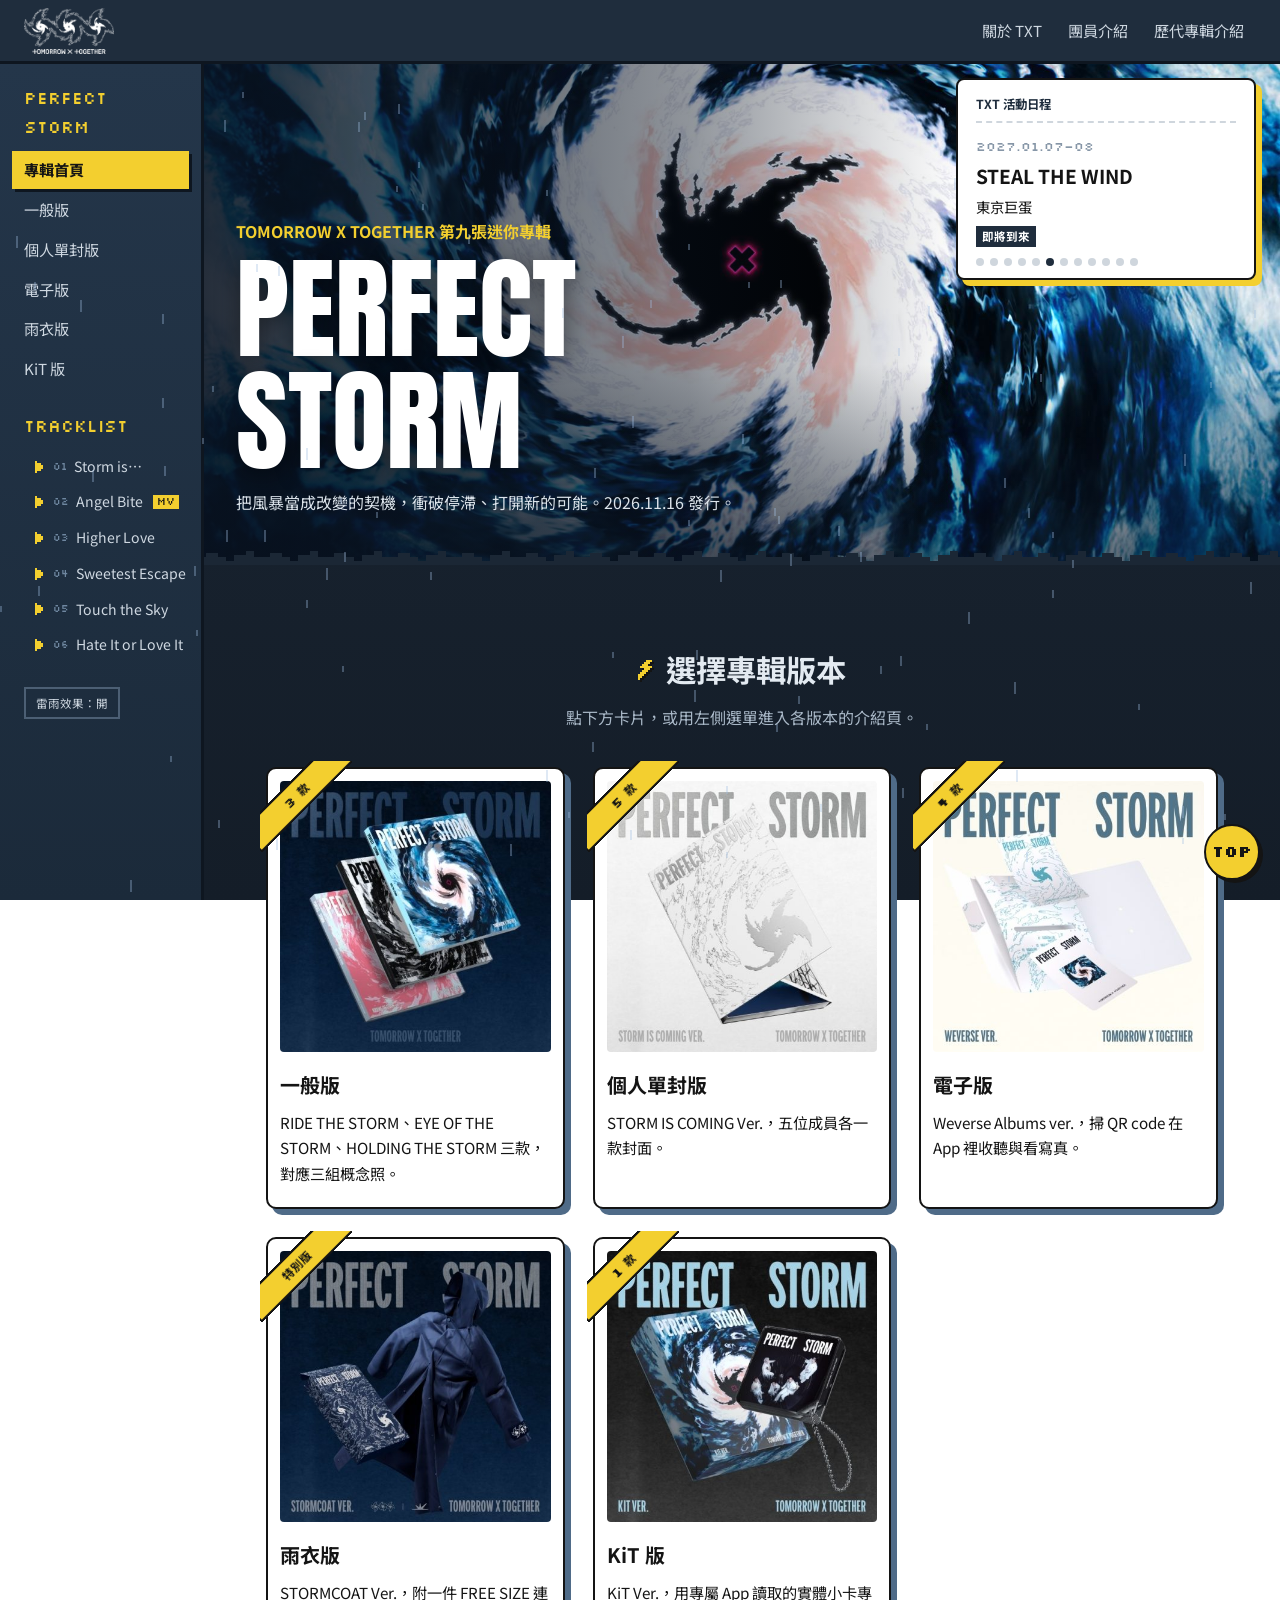
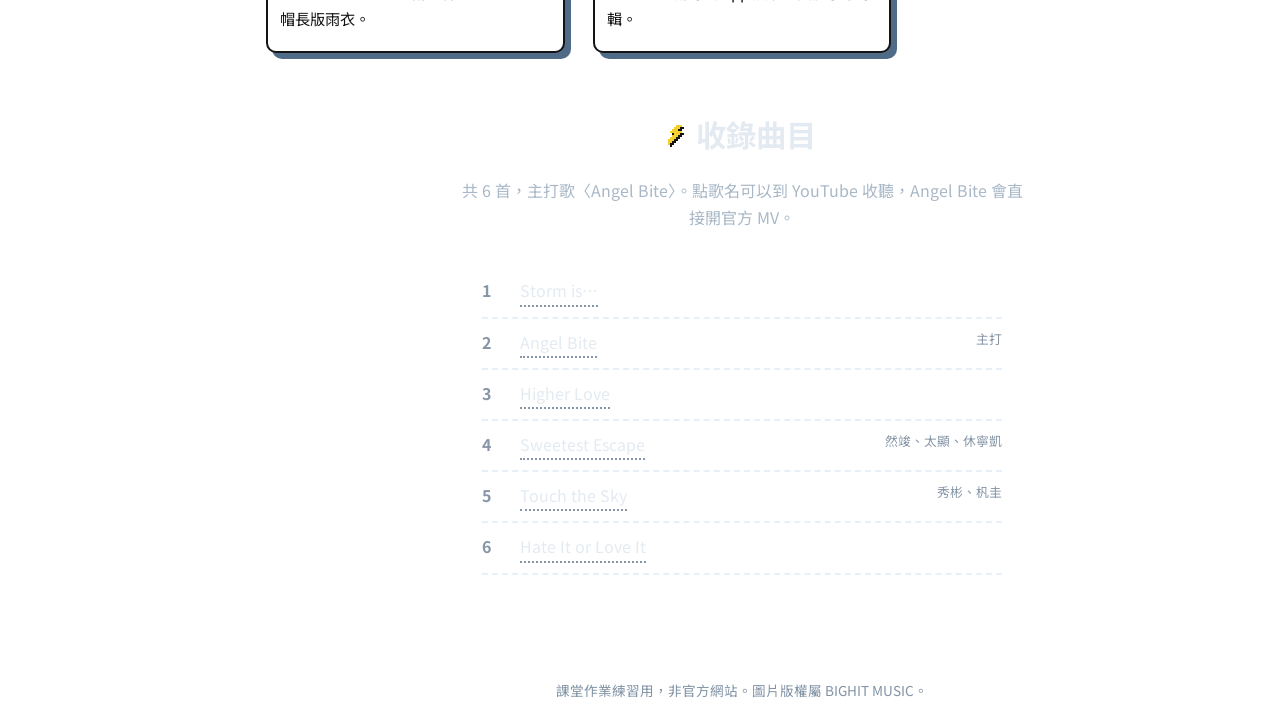
==== index.html @ 49379f98 "作業" ====
<!DOCTYPE html>
<html lang="zh-Hant">
<head>
  <meta charset="UTF-8">
  <meta name="viewport" content="width=device-width, initial-scale=1">
  <title>TXT PERFECT STORM</title>
  <link rel="preconnect" href="https://fonts.googleapis.com">
  <link href="https://fonts.googleapis.com/css2?family=Anton&family=Noto+Sans+TC:wght@400;700&family=Silkscreen:wght@400;700&display=swap" rel="stylesheet">
  <link rel="stylesheet" href="style.css">
</head>
<body>
  <div id="loader" class="show" aria-hidden="true">
    <svg class="bolt" viewBox="0 0 8 12" shape-rendering="crispEdges"><g fill="#141414"><rect x="5" y="1" width="3" height="1"/><rect x="4" y="2" width="3" height="1"/><rect x="3" y="3" width="3" height="1"/><rect x="2" y="4" width="6" height="1"/><rect x="4" y="5" width="3" height="1"/><rect x="3" y="6" width="3" height="1"/><rect x="2" y="7" width="3" height="1"/><rect x="1" y="8" width="3" height="1"/><rect x="1" y="9" width="2" height="1"/><rect x="1" y="10" width="1" height="1"/></g><g fill="#f3cf2f"><rect x="4" y="0" width="3" height="1"/><rect x="3" y="1" width="3" height="1"/><rect x="2" y="2" width="3" height="1"/><rect x="1" y="3" width="6" height="1"/><rect x="3" y="4" width="3" height="1"/><rect x="2" y="5" width="3" height="1"/><rect x="1" y="6" width="3" height="1"/><rect x="0" y="7" width="3" height="1"/><rect x="0" y="8" width="2" height="1"/><rect x="0" y="9" width="1" height="1"/></g></svg>
    <p class="label">LOADING</p>
    <div class="bar"><i></i></div>
  </div>
  <noscript><style>#loader{display:none}</style></noscript>
  <nav class="top">
    <a class="logo" href="index.html"><img src="images/logo.png" alt="TOMORROW X TOGETHER"></a>
    <ul>
        <li><a class="link" href="about.html">關於 TXT</a></li>
        <li><a class="link" href="members.html">團員介紹</a></li>
        <li><a class="link" href="discography.html">歷代專輯介紹</a></li>
    </ul>
  </nav>
  <div class="layout">
    <aside class="side">
      <p class="side-title">PERFECT STORM</p>
      <ul>
        <li><a class="link active" href="index.html">專輯首頁</a></li>
        <li><a class="link" href="standard.html">一般版</a></li>
        <li><a class="link" href="storm-is-coming.html">個人單封版</a></li>
        <li><a class="link" href="weverse.html">電子版</a></li>
        <li><a class="link" href="stormcoat.html">雨衣版</a></li>
        <li><a class="link" href="kit.html">KiT 版</a></li>
      </ul>
      <p class="side-title second">TRACKLIST</p>
      <ol class="side-tracks">
        <li><a href="https://www.youtube.com/results?search_query=TXT+Storm+is" target="_blank" rel="noopener"><span class="cursor" aria-hidden="true"><svg width="8" height="10" viewBox="0 0 4 5" shape-rendering="crispEdges"><path fill="currentColor" d="M0 0h1v5H0zM1 1h1v3H1zM2 2h1v1H2z"/></svg></span><span class="ico" aria-hidden="true"><svg width="10" height="12" viewBox="0 0 5 6" shape-rendering="crispEdges" aria-hidden="true"><rect x="0" y="0" width="1" height="6" fill="currentColor"/><rect x="1" y="1" width="1" height="4" fill="currentColor"/><rect x="2" y="1" width="1" height="4" fill="currentColor"/><rect x="3" y="2" width="1" height="2" fill="currentColor"/></svg><span class="eq"><i></i><i></i><i></i><i></i></span></span><span class="no">01</span><span class="name">Storm is…</span><span class="prog" aria-hidden="true"><i></i></span></a></li>
        <li><a href="https://www.youtube.com/watch?v=M9G4guYg-i8" target="_blank" rel="noopener"><span class="cursor" aria-hidden="true"><svg width="8" height="10" viewBox="0 0 4 5" shape-rendering="crispEdges"><path fill="currentColor" d="M0 0h1v5H0zM1 1h1v3H1zM2 2h1v1H2z"/></svg></span><span class="ico" aria-hidden="true"><svg width="10" height="12" viewBox="0 0 5 6" shape-rendering="crispEdges" aria-hidden="true"><rect x="0" y="0" width="1" height="6" fill="currentColor"/><rect x="1" y="1" width="1" height="4" fill="currentColor"/><rect x="2" y="1" width="1" height="4" fill="currentColor"/><rect x="3" y="2" width="1" height="2" fill="currentColor"/></svg><span class="eq"><i></i><i></i><i></i><i></i></span></span><span class="no">02</span><span class="name">Angel Bite</span><em>MV</em><span class="prog" aria-hidden="true"><i></i></span></a></li>
        <li><a href="https://www.youtube.com/results?search_query=TXT+Higher+Love" target="_blank" rel="noopener"><span class="cursor" aria-hidden="true"><svg width="8" height="10" viewBox="0 0 4 5" shape-rendering="crispEdges"><path fill="currentColor" d="M0 0h1v5H0zM1 1h1v3H1zM2 2h1v1H2z"/></svg></span><span class="ico" aria-hidden="true"><svg width="10" height="12" viewBox="0 0 5 6" shape-rendering="crispEdges" aria-hidden="true"><rect x="0" y="0" width="1" height="6" fill="currentColor"/><rect x="1" y="1" width="1" height="4" fill="currentColor"/><rect x="2" y="1" width="1" height="4" fill="currentColor"/><rect x="3" y="2" width="1" height="2" fill="currentColor"/></svg><span class="eq"><i></i><i></i><i></i><i></i></span></span><span class="no">03</span><span class="name">Higher Love</span><span class="prog" aria-hidden="true"><i></i></span></a></li>
        <li><a href="https://www.youtube.com/results?search_query=TXT+Sweetest+Escape" target="_blank" rel="noopener"><span class="cursor" aria-hidden="true"><svg width="8" height="10" viewBox="0 0 4 5" shape-rendering="crispEdges"><path fill="currentColor" d="M0 0h1v5H0zM1 1h1v3H1zM2 2h1v1H2z"/></svg></span><span class="ico" aria-hidden="true"><svg width="10" height="12" viewBox="0 0 5 6" shape-rendering="crispEdges" aria-hidden="true"><rect x="0" y="0" width="1" height="6" fill="currentColor"/><rect x="1" y="1" width="1" height="4" fill="currentColor"/><rect x="2" y="1" width="1" height="4" fill="currentColor"/><rect x="3" y="2" width="1" height="2" fill="currentColor"/></svg><span class="eq"><i></i><i></i><i></i><i></i></span></span><span class="no">04</span><span class="name">Sweetest Escape</span><span class="prog" aria-hidden="true"><i></i></span></a></li>
        <li><a href="https://www.youtube.com/results?search_query=TXT+Touch+the+Sky" target="_blank" rel="noopener"><span class="cursor" aria-hidden="true"><svg width="8" height="10" viewBox="0 0 4 5" shape-rendering="crispEdges"><path fill="currentColor" d="M0 0h1v5H0zM1 1h1v3H1zM2 2h1v1H2z"/></svg></span><span class="ico" aria-hidden="true"><svg width="10" height="12" viewBox="0 0 5 6" shape-rendering="crispEdges" aria-hidden="true"><rect x="0" y="0" width="1" height="6" fill="currentColor"/><rect x="1" y="1" width="1" height="4" fill="currentColor"/><rect x="2" y="1" width="1" height="4" fill="currentColor"/><rect x="3" y="2" width="1" height="2" fill="currentColor"/></svg><span class="eq"><i></i><i></i><i></i><i></i></span></span><span class="no">05</span><span class="name">Touch the Sky</span><span class="prog" aria-hidden="true"><i></i></span></a></li>
        <li><a href="https://www.youtube.com/results?search_query=TXT+Hate+It+or+Love+It" target="_blank" rel="noopener"><span class="cursor" aria-hidden="true"><svg width="8" height="10" viewBox="0 0 4 5" shape-rendering="crispEdges"><path fill="currentColor" d="M0 0h1v5H0zM1 1h1v3H1zM2 2h1v1H2z"/></svg></span><span class="ico" aria-hidden="true"><svg width="10" height="12" viewBox="0 0 5 6" shape-rendering="crispEdges" aria-hidden="true"><rect x="0" y="0" width="1" height="6" fill="currentColor"/><rect x="1" y="1" width="1" height="4" fill="currentColor"/><rect x="2" y="1" width="1" height="4" fill="currentColor"/><rect x="3" y="2" width="1" height="2" fill="currentColor"/></svg><span class="eq"><i></i><i></i><i></i><i></i></span></span><span class="no">06</span><span class="name">Hate It or Love It</span><span class="prog" aria-hidden="true"><i></i></span></a></li>
      </ol>
      <button class="weather-toggle" type="button" aria-pressed="true">雷雨效果：開</button>
    </aside>
    <div class="content">
      <header class="hero home"><p class="eyebrow">TOMORROW X TOGETHER 第九張迷你專輯</p>
        <h1>PERFECT STORM</h1>
        <p>把風暴當成改變的契機，衝破停滯、打開新的可能。2026.11.16 發行。</p>
      </header>
      <main>
        <h2>選擇專輯版本</h2>
        <p class="lead">點下方卡片，或用左側選單進入各版本的介紹頁。</p>
        <section class="cards">
      <a class="card" href="standard.html">
        <div class="ribbon"><span>3 款</span></div>
        <div class="photo"><img src="images/standard.jpg" alt="一般版" onerror="this.remove()"><span>放入 standard.jpg</span></div>
        <h3>一般版</h3>
        <p>RIDE THE STORM、EYE OF THE STORM、HOLDING THE STORM 三款，對應三組概念照。</p>
      </a>
      <a class="card" href="storm-is-coming.html">
        <div class="ribbon"><span>5 款</span></div>
        <div class="photo"><img src="images/storm-is-coming.jpg" alt="個人單封版" onerror="this.remove()"><span>放入 storm-is-coming.jpg</span></div>
        <h3>個人單封版</h3>
        <p>STORM IS COMING Ver.，五位成員各一款封面。</p>
      </a>
      <a class="card" href="weverse.html">
        <div class="ribbon"><span>4 款</span></div>
        <div class="photo"><img src="images/weverse.jpg" alt="電子版" onerror="this.remove()"><span>放入 weverse.jpg</span></div>
        <h3>電子版</h3>
        <p>Weverse Albums ver.，掃 QR code 在 App 裡收聽與看寫真。</p>
      </a>
      <a class="card" href="stormcoat.html">
        <div class="ribbon"><span>特別版</span></div>
        <div class="photo"><img src="images/stormcoat.jpg" alt="雨衣版" onerror="this.remove()"><span>放入 stormcoat.jpg</span></div>
        <h3>雨衣版</h3>
        <p>STORMCOAT Ver.，附一件 FREE SIZE 連帽長版雨衣。</p>
      </a>
      <a class="card" href="kit.html">
        <div class="ribbon"><span>1 款</span></div>
        <div class="photo"><img src="images/kit.jpg" alt="KiT 版" onerror="this.remove()"><span>放入 kit.jpg</span></div>
        <h3>KiT 版</h3>
        <p>KiT Ver.，用專屬 App 讀取的實體小卡專輯。</p>
      </a>
        </section>

        <h2 class="sub">收錄曲目</h2>
        <p class="lead">共 6 首，主打歌〈Angel Bite〉。點歌名可以到 YouTube 收聽，Angel Bite 會直接開官方 MV。</p>
        <ol class="tracks">
          <li><a href="https://www.youtube.com/results?search_query=TXT+Storm+is" target="_blank" rel="noopener">Storm is…</a><em></em></li>
          <li><a href="https://www.youtube.com/watch?v=M9G4guYg-i8" target="_blank" rel="noopener">Angel Bite</a><em>主打</em></li>
          <li><a href="https://www.youtube.com/results?search_query=TXT+Higher+Love" target="_blank" rel="noopener">Higher Love</a><em></em></li>
          <li><a href="https://www.youtube.com/results?search_query=TXT+Sweetest+Escape" target="_blank" rel="noopener">Sweetest Escape</a><em>然竣、太顯、休寧凱</em></li>
          <li><a href="https://www.youtube.com/results?search_query=TXT+Touch+the+Sky" target="_blank" rel="noopener">Touch the Sky</a><em>秀彬、杋圭</em></li>
          <li><a href="https://www.youtube.com/results?search_query=TXT+Hate+It+or+Love+It" target="_blank" rel="noopener">Hate It or Love It</a><em></em></li>
        </ol>
      </main>
      <footer>課堂作業練習用，非官方網站。圖片版權屬 BIGHIT MUSIC。</footer>
    </div>
  </div>
  <aside class="info-float" aria-live="polite">
        <p class="float-head">TXT 活動日程</p>
        <div class="slide" data-start="2026-11-16" data-end="2026-11-16"><small>2026.11.16</small><strong>專輯發行</strong><span class="note">PERFECT STORM 與〈Angel Bite〉MV</span><span class="status"></span><b class="short">11.16</b></div>
        <div class="slide" data-start="2026-11-17" data-end="2026-11-22"><small>2026.11.17–22</small><strong>POP-UP STORE</strong><span class="note">首爾 HYBE 龍山總部</span><span class="status"></span><b class="short">11.17</b></div>
        <div class="slide" data-start="2026-11-21" data-end="2026-11-22"><small>2026.11.21–22</small><strong>STEAL THE WIND</strong><span class="note">澳門</span><span class="status"></span><b class="short">11.21</b></div>
        <div class="slide" data-start="2026-11-30" data-end="2026-11-30"><small>2026.11.30</small><strong>MOA 樂天世界活動</strong><span class="note">邀請 1,000 名粉絲</span><span class="status"></span><b class="short">11.30</b></div>
        <div class="slide" data-start="2026-12-19" data-end="2026-12-20"><small>2026.12.19–20</small><strong>STEAL THE WIND</strong><span class="note">日本福岡</span><span class="status"></span><b class="short">12.19</b></div>
        <div class="slide" data-start="2027-01-07" data-end="2027-01-08"><small>2027.01.07–08</small><strong>STEAL THE WIND</strong><span class="note">東京巨蛋</span><span class="status"></span><b class="short">01.07</b></div>
        <div class="slide" data-start="2027-01-30" data-end="2027-01-31"><small>2027.01.30–31</small><strong>STEAL THE WIND</strong><span class="note">日本大阪</span><span class="status"></span><b class="short">01.30</b></div>
        <div class="slide" data-start="2027-02-20" data-end="2027-02-21"><small>2027.02.20–21</small><strong>STEAL THE WIND</strong><span class="note">日本愛知</span><span class="status"></span><b class="short">02.20</b></div>
        <div class="slide" data-start="2027-03-06" data-end="2027-03-07"><small>2027.03.06–07</small><strong>STEAL THE WIND</strong><span class="note">台灣高雄</span><span class="status"></span><b class="short">03.06</b></div>
        <div class="slide" data-start="2027-03-13" data-end="2027-03-13"><small>2027.03.13</small><strong>STEAL THE WIND</strong><span class="note">吉隆坡</span><span class="status"></span><b class="short">03.13</b></div>
        <div class="slide" data-start="2027-03-20" data-end="2027-03-20"><small>2027.03.20</small><strong>STEAL THE WIND</strong><span class="note">雅加達</span><span class="status"></span><b class="short">03.20</b></div>
        <div class="slide" data-start="2027-06-19" data-end="2027-06-20"><small>2027.06.19–20</small><strong>STEAL THE WIND 終站</strong><span class="note">香港</span><span class="status"></span><b class="short">06.19</b></div>
    <div class="dots"></div>
  </aside>
  <a class="to-top" href="index.html" title="回首頁">TOP</a>
  <script src="script.js"></script>
</body>
</html>
---- style.css ----
/* =========================================
   TXT PERFECT STORM 作業網站 共用樣式
   用到的 position：
   static  → 一般區塊（預設值，不特別寫）
   relative→ .hero、.card（給內部 absolute 當定位基準）
   absolute→ .ribbon
   fixed   → .to-top（右下角 TOP）、.info-float（浮動框）
   sticky  → nav.top（上方）、.side（左側），捲動時都會黏住
   ========================================= */
:root{
  --sky:#1f2d3d;      /* 暴風雲深藍 */
  --rain:#8696a7;     /* 雨灰 */
  --mist:#eef1f4;     /* 霧白底色 */
  --ink:#141414;      /* 文字與卡片框線 */
  --bolt:#f3cf2f;     /* 閃電黃，給緞帶與重點 */
  --paper:#ffffff;
  --storm-bg:radial-gradient(120% 60% at 70% 0%,#33475d 0%,rgba(51,71,93,0) 60%),linear-gradient(180deg,#1b2735 0%,#141d28 100%);
  --cloud:#4f6b88;    /* 卡片陰影：暴風雲藍 */
  --text-light:#e3eaf1;
}
*{box-sizing:border-box}
body{
  margin:0;
  font-family:"Noto Sans TC","Microsoft JhengHei",sans-serif;
  background:var(--storm-bg);
  background-attachment:fixed;
  color:var(--ink);
  line-height:1.7;
}

/* ---------- 上方 NAV：sticky ---------- */
nav.top{
  position:sticky;
  top:0;
  z-index:50;
  height:64px;
  background:var(--sky);
  display:flex;
  align-items:center;
  gap:20px;
  padding:0 24px;
}
nav.top .logo{margin-right:auto;display:flex;align-items:center}
nav.top .logo img{height:46px;width:auto;display:block}
nav.top ul{list-style:none;display:flex;gap:2px;margin:0;padding:0}
a.link{
  display:block;
  color:#cfd8e1;
  text-decoration:none;
  padding:6px 12px;
  border-radius:4px;
  font-size:.95rem;
}
a.link:hover,a.link:focus-visible{background:rgba(255,255,255,.12);color:#fff}
a.link.active{background:var(--bolt);color:#141414;font-weight:700}

/* ---------- 左側 NAV：sticky，黏在上方 NAV 下面 ---------- */
.layout{display:grid;grid-template-columns:204px 1fr;align-items:start}
.side{
  position:sticky;
  top:64px;
  height:calc(100vh - 64px);
  overflow-y:auto;
  background:#2a3a4c;
  padding:20px 12px;
}
.side .side-title{
  font-family:"Anton","Noto Sans TC",sans-serif;
  color:var(--bolt);
  font-size:1.05rem;
  margin:0 12px 10px;
}
.side ul{list-style:none;margin:0;padding:0;display:flex;flex-direction:column;gap:2px}
.content{min-width:0}

/* ---------- HERO：relative，內含 absolute 浮動框 ---------- */
.hero{
  position:relative;
  min-height:300px;
  padding:56px 32px 40px;
  background:
    linear-gradient(180deg,rgba(20,32,48,.9),rgba(20,32,48,.75)),
    url("images/hero.jpg") center 45% / cover;
  color:#fff;
}
/* 首頁 hero：直接秀風暴主視覺，左側加深讓標題看得清楚 */
.hero.home{
  min-height:500px;
  display:flex;
  flex-direction:column;
  justify-content:flex-end;
  padding-bottom:48px;
  background:
    linear-gradient(90deg,rgba(8,18,32,.88) 0%,rgba(8,18,32,.45) 45%,rgba(8,18,32,0) 70%),
    linear-gradient(0deg,rgba(8,18,32,.6) 0%,rgba(8,18,32,0) 40%),
    url("images/hero.jpg") center 40% / cover;
}
.hero.home h1{font-size:clamp(3.2rem,9vw,7rem);text-shadow:0 4px 24px rgba(0,0,0,.45)}
.hero.home .eyebrow{color:var(--bolt);font-weight:700;margin:0 0 8px}
.hero h1{
  font-family:"Anton","Noto Sans TC",sans-serif;
  font-weight:400;
  font-size:clamp(2.8rem,8vw,5.6rem);
  line-height:1;
  margin:0 0 12px;
  max-width:60%;
}
.hero p{max-width:34em;color:#dbe3ea;margin:0}

/* 浮動框：fixed 固定在 NAV 下方右側，往下滑也會一直在 */
.info-float{
  position:fixed;
  top:78px;
  right:24px;
  width:300px;
  background:var(--paper);
  color:var(--ink);
  border:2px solid var(--ink);
  border-radius:8px;
  box-shadow:6px 6px 0 var(--bolt);
  padding:14px 18px 12px;
  z-index:40;
  transition:width .3s ease,padding .3s ease;
}
/* 往下捲動後縮小成直條（桌機），滑鼠移上去會展開 */
@media (min-width:641px){
  .info-float.compact:not(:hover){width:52px;padding:14px 0 12px;display:flex;flex-direction:column;align-items:center}
  .info-float.compact:not(:hover) .slide.show{writing-mode:vertical-rl}
  .info-float.compact:not(:hover) small,
  .info-float.compact:not(:hover) strong,
  .info-float.compact:not(:hover) .note,
  .info-float.compact:not(:hover) .status,
  .info-float.compact:not(:hover) .float-head{display:none}
  .info-float.compact:not(:hover) .short{display:block;font-family:"Silkscreen",monospace;font-size:.95rem;letter-spacing:.08em}
  .info-float.compact:not(:hover) .dots{flex-direction:column;margin-top:12px}
}
.info-float .slide{display:none}
.info-float .slide.show{display:block;animation:fade .5s ease}
.info-float small{color:var(--rain);font-size:.8rem}
.info-float strong{display:block;font-size:1.2rem;margin:2px 0}
.info-float .float-head{margin:0 0 8px;font-weight:700;font-size:.78rem;color:var(--sky);border-bottom:2px dashed #cfd6dd;padding-bottom:6px}
.info-float .note{display:block;font-size:.9rem}
.info-float .short{display:none}
.info-float .status{display:inline-block;margin-top:6px;padding:1px 6px;font-size:.72rem;font-weight:700;background:var(--sky);color:#fff}
.info-float .status.now{background:var(--bolt);color:#141414;animation:bolt-blink 1s steps(2) infinite}
.info-float .status.past{background:#cfd6dd;color:#55606b}
.info-float .dots{display:flex;gap:6px;margin-top:10px}
.info-float .dots span{width:8px;height:8px;border-radius:50%;background:#cfd6dd}
.info-float .dots span.on{background:var(--sky)}
@keyframes fade{from{opacity:0}to{opacity:1}}

/* ---------- 主內容（static） ---------- */
main{max-width:1000px;margin:0 auto;padding:80px 24px 80px;color:var(--text-light)}
main > h2{text-align:center;font-size:1.9rem;margin:0 0 8px}
main > .lead{text-align:center;color:#a9b8c7;margin:0 auto 36px;max-width:36em}

/* ---------- 卡片：照第二張圖的排法 ---------- */
.cards{
  display:grid;
  grid-template-columns:repeat(auto-fill,minmax(240px,1fr));
  gap:28px;
}
.card{
  position:relative;               /* 給 .ribbon 當定位基準 */
  background:var(--paper);
  border:2px solid var(--ink);
  border-radius:10px;
  box-shadow:6px 6px 0 var(--cloud);
  color:var(--ink);
  padding:12px 12px 20px;
  text-decoration:none;
  display:flex;
  flex-direction:column;
}
/* 滑過卡片：彈跳＋閃電黃陰影（所有卡片都有） */
.card:hover,a.card:focus-visible{animation:card-bounce .55s cubic-bezier(.3,1.6,.5,1) forwards;box-shadow:7px 7px 0 var(--bolt);outline:none}
@keyframes card-bounce{
  0%{transform:translateY(0)}
  35%{transform:translateY(-12px)}
  60%{transform:translateY(0)}
  80%{transform:translateY(-5px)}
  100%{transform:translateY(-3px)}
}
.card .photo{
  aspect-ratio:1/1;
  background:linear-gradient(135deg,#3a4b5c,#9aa8b5);
  border-radius:4px;
  overflow:hidden;
  display:flex;align-items:center;justify-content:center;
  color:#e7ecf0;font-size:.85rem;
}
.card .photo img{width:100%;height:100%;object-fit:cover;display:block;flex:0 0 100%}
.card .photo img ~ span{display:none}
.card h3{font-size:1.25rem;margin:16px 0 8px}
.card p{margin:0;font-size:.95rem}

/* 購物車按鈕：假的購物車，實際連到 Weverse Shop */
.card .buy{margin-top:auto;padding-top:16px}
.cart{
  display:inline-flex;
  align-items:center;
  gap:8px;
  padding:8px 14px;
  background:var(--sky);
  color:#fff;
  border:2px solid var(--ink);
  border-radius:6px;
  box-shadow:3px 3px 0 var(--ink);
  font-weight:700;
  font-size:.9rem;
  text-decoration:none;
}
.cart:hover,.cart:focus-visible{background:var(--bolt);color:#141414;outline:none}
.cart:active{transform:translate(2px,2px);box-shadow:1px 1px 0 var(--ink)}

/* 成員 IG 按鈕：放在卡片右下角 */
.card .social{margin-top:auto;padding-top:16px;display:flex;justify-content:flex-end}
.ig{
  display:inline-flex;align-items:center;gap:6px;
  padding:6px 12px;
  border:2px solid var(--ink);
  border-radius:999px;
  box-shadow:3px 3px 0 var(--ink);
  background:linear-gradient(45deg,#f9a03f,#e1306c 55%,#8a3ab9);
  color:#fff;font-weight:700;font-size:.85rem;text-decoration:none;
}
.ig:hover,.ig:focus-visible{filter:brightness(1.1);outline:none;transform:translate(-1px,-1px)}
.ig:active{transform:translate(2px,2px);box-shadow:1px 1px 0 var(--ink)}

/* 斜角緞帶：absolute 貼在卡片左上角 */
.ribbon{
  position:absolute;
  top:-8px;left:-8px;
  width:92px;height:92px;
  overflow:hidden;
  z-index:2;
}
.ribbon span{
  position:absolute;
  top:20px;left:-28px;
  width:130px;
  transform:rotate(-45deg);
  background:var(--bolt);
  color:var(--ink);
  text-align:center;
  font-weight:700;
  font-size:.8rem;
  padding:3px 0;
  border:2px solid var(--ink);
}

/* 純文字卡片（關於 TXT） */
.card.text-only{padding-top:64px}
.card.text-only h3{margin-top:8px}

/* 內容物表格與細節圖 */
main > h2.sub{margin-top:56px;margin-bottom:16px}
.specs{width:100%;max-width:560px;margin:0 auto;border-collapse:collapse;background:var(--paper);color:var(--ink);border:2px solid var(--ink);box-shadow:6px 6px 0 var(--cloud)}
.specs th,.specs td{padding:10px 14px;text-align:left;border-bottom:1px solid #d3d9df}
.specs th{background:var(--sky);color:#fff;font-weight:700}
.detail{margin:40px auto 0;max-width:560px;border:2px solid var(--ink);border-radius:10px;box-shadow:6px 6px 0 var(--cloud);overflow:hidden}
.detail img{display:block;width:100%}

/* 年表（關於 TXT） */
.history{list-style:none;margin:0 auto;padding:0 0 0 22px;max-width:640px;border-left:3px dashed var(--cloud)}
.history li{position:relative;padding:0 0 22px 18px}
.history li::before{content:"";position:absolute;left:-31px;top:6px;width:14px;height:14px;border-radius:50%;background:var(--bolt);border:2px solid var(--ink)}
.history b{font-size:1.05rem}
.history p{margin:4px 0 0}
.source{text-align:center;color:var(--rain);font-size:.85rem;margin-top:40px}

/* 曲目表 */
.tracks{counter-reset:t;list-style:none;padding:0;max-width:520px;margin:0 auto}
.tracks li{counter-increment:t;display:flex;gap:14px;padding:10px 0;border-bottom:2px dashed rgba(160,190,225,.25)}
.tracks li::before{content:counter(t);width:1.5em;color:var(--rain);font-weight:700}
.tracks em{margin-left:auto;font-style:normal;font-size:.8rem;color:var(--rain)}

/* ---------- TOP：fixed 右下角 ---------- */
.to-top{
  position:fixed;
  right:20px;bottom:20px;
  z-index:60;
  width:56px;height:56px;
  border-radius:50%;
  background:var(--bolt);
  color:var(--ink);
  border:2px solid var(--ink);
  box-shadow:3px 3px 0 var(--ink);
  display:flex;align-items:center;justify-content:center;
  font-weight:700;text-decoration:none;
}
.to-top:hover{transform:translateY(-2px)}

footer{text-align:center;color:#8193a5;font-size:.85rem;padding:24px}

/* ---------- 手機 ---------- */
@media (max-width:640px){
  nav.top{height:auto;flex-wrap:wrap;padding:10px 16px;gap:4px}
  .layout{display:block}
  .side{position:static;height:auto;padding:8px 12px}
  .side .side-title{display:none}
  .side ul{flex-direction:row;overflow-x:auto}
  .side a.link{white-space:nowrap}
  .hero h1{max-width:100%}
  .hero.home{min-height:440px;background:
    linear-gradient(0deg,rgba(8,18,32,.92) 0%,rgba(8,18,32,.55) 45%,rgba(8,18,32,0) 75%),
    url("images/hero.jpg") 60% 40% / cover}
  nav.top .logo img{height:38px}
  .info-float{top:auto;bottom:20px;left:16px;right:88px;width:auto;padding:10px 14px 8px}
  main{padding-top:40px}
}
/* =========================================
   像素風＋暴風雨元素
   ========================================= */
.side .side-title,.ribbon span,.info-float small,.to-top,.weather-toggle,#loader .label,.tracks em{
  font-family:"Silkscreen","Noto Sans TC",monospace;
}
.ribbon span{font-size:.72rem;letter-spacing:.02em}
.side .side-title.second{margin-top:24px}

/* 左側歌曲列表：像素遊戲選單 */
.side-tracks{list-style:none;margin:0;padding:0;display:flex;flex-direction:column;gap:2px}
.side-tracks a{
  position:relative;
  display:flex;align-items:center;gap:7px;
  color:#cfd8e1;text-decoration:none;
  padding:6px 10px 8px 22px;
  font-size:.88rem;line-height:1.4;
  /* 像素切角 */
  clip-path:polygon(0 3px,3px 3px,3px 0,calc(100% - 3px) 0,calc(100% - 3px) 3px,100% 3px,100% calc(100% - 3px),calc(100% - 3px) calc(100% - 3px),calc(100% - 3px) 100%,3px 100%,3px calc(100% - 3px),0 calc(100% - 3px));
}
.side-tracks .no{font-family:"Silkscreen",monospace;font-size:.62rem;color:#6f87a0}
.side-tracks .name{display:inline-block;white-space:nowrap}
.side-tracks em{font-style:normal;font-family:"Silkscreen",monospace;font-size:.62rem;background:var(--bolt);color:#141414;padding:0 4px;margin-left:auto}

/* 左邊的選擇游標：平常隱藏 */
.side-tracks .cursor{position:absolute;left:8px;top:50%;margin-top:-5px;color:var(--bolt);line-height:0;visibility:hidden}

/* 播放圖示 ↔ 等化器 */
.side-tracks .ico{position:relative;width:12px;height:12px;flex:none;color:var(--bolt);display:flex;align-items:center;justify-content:center}
.side-tracks .eq{position:absolute;inset:0;display:none;align-items:flex-end;gap:1px}
.side-tracks .eq i{display:block;width:2px;height:4px;background:var(--bolt)}

/* 底部像素進度條 */
.side-tracks .prog{position:absolute;left:22px;right:10px;bottom:3px;height:2px;background:rgba(255,255,255,.08);visibility:hidden}
.side-tracks .prog i{display:block;height:100%;width:0;background:var(--bolt)}

/* ---- 滑過／鍵盤選到：開始「播放」 ---- */
.side-tracks a:hover,.side-tracks a:focus-visible{
  background:#0e1620;color:#fff;outline:none;
  box-shadow:inset 0 0 0 2px #3c5470;
}
.side-tracks a:hover .cursor,.side-tracks a:focus-visible .cursor{visibility:visible;animation:px-blink .5s steps(2) infinite}
.side-tracks a:hover .name,.side-tracks a:focus-visible .name{color:var(--bolt);animation:px-nudge .4s steps(2) forwards}
.side-tracks a:hover .no,.side-tracks a:focus-visible .no{color:#cfd8e1}
.side-tracks a:hover .ico svg,.side-tracks a:focus-visible .ico svg{display:none}
.side-tracks a:hover .eq,.side-tracks a:focus-visible .eq{display:flex}
.side-tracks a:hover .eq i:nth-child(1),.side-tracks a:focus-visible .eq i:nth-child(1){animation:eq-a .5s steps(4) infinite}
.side-tracks a:hover .eq i:nth-child(2),.side-tracks a:focus-visible .eq i:nth-child(2){animation:eq-b .42s steps(4) infinite}
.side-tracks a:hover .eq i:nth-child(3),.side-tracks a:focus-visible .eq i:nth-child(3){animation:eq-c .6s steps(4) infinite}
.side-tracks a:hover .eq i:nth-child(4),.side-tracks a:focus-visible .eq i:nth-child(4){animation:eq-b .36s steps(4) infinite reverse}
.side-tracks a:hover .prog,.side-tracks a:focus-visible .prog{visibility:visible}
.side-tracks a:hover .prog i,.side-tracks a:focus-visible .prog i{animation:prog-fill 2.4s steps(12) infinite}
.side-tracks a:active{transform:translate(1px,1px)}
.side-tracks a:active .name{color:#fff}

@keyframes px-blink{50%{opacity:0}}
@keyframes px-nudge{to{transform:translateX(3px)}}
@keyframes eq-a{0%{height:4px}25%{height:12px}50%{height:6px}75%{height:10px}100%{height:4px}}
@keyframes eq-b{0%{height:10px}25%{height:4px}50%{height:12px}75%{height:6px}100%{height:10px}}
@keyframes eq-c{0%{height:6px}25%{height:10px}50%{height:2px}75%{height:12px}100%{height:6px}}
@keyframes prog-fill{to{width:100%}}

.weather-toggle{
  margin:24px 12px 8px;padding:6px 10px;
  background:transparent;color:#cfd8e1;
  border:2px solid #4c5f74;border-radius:0;
  font-size:.72rem;cursor:pointer;
}
.weather-toggle:hover,.weather-toggle:focus-visible{border-color:var(--bolt);color:#fff;outline:none}

/* 標題前的像素閃電 */
main > h2::before{
  content:"";display:inline-block;width:16px;height:24px;margin-right:12px;vertical-align:-2px;
  background:url("data:image/svg+xml,%3Csvg xmlns='http://www.w3.org/2000/svg' viewBox='0 0 8 12' shape-rendering='crispEdges'%3E%3Cpath fill='%23141414' d='M5 1h3v1H5zM4 2h3v1H4zM3 3h3v1H3zM2 4h6v1H2zM4 5h3v1H4zM3 6h3v1H3zM2 7h3v1H2zM1 8h3v1H1zM1 9h2v1H1zM1 10h1v1H1z'/%3E%3Cpath fill='%23f3cf2f' d='M4 0h3v1H4zM3 1h3v1H3zM2 2h3v1H2zM1 3h6v1H1zM3 4h3v1H3zM2 5h3v1H2zM1 6h3v1H1zM0 7h3v1H0zM0 8h2v1H0zM0 9h1v1H0z'/%3E%3C/svg%3E") no-repeat center/contain;
}
.tracks a{color:inherit;text-decoration:none;border-bottom:2px dotted var(--rain)}
.tracks a:hover{color:var(--bolt);border-bottom-color:var(--bolt)}

/* ---- 暴風雨介面 ---- */
nav.top{border-bottom:3px solid #0e1620;box-shadow:0 3px 0 rgba(243,207,47,.0)}
nav.top a.link.active,.side a.link.active{box-shadow:3px 3px 0 #0e1620;border-radius:0}
.side{border-right:3px solid #0e1620;background:linear-gradient(180deg,#24364a,#1b2a3a)}
a.link:hover{box-shadow:inset 0 -3px 0 var(--bolt)}
/* hero 底部像素雲邊，接到下方暴風雲背景 */
.hero::after{
  content:"";position:absolute;left:0;right:0;bottom:-1px;height:16px;pointer-events:none;
  background:url("data:image/svg+xml,%3Csvg xmlns='http://www.w3.org/2000/svg' viewBox='0 0 32 8' shape-rendering='crispEdges'%3E%3Cpath fill='%231b2735' d='M0 8V4h4V2h6v2h4v2h4V3h6V1h4v3h4v4z'/%3E%3C/svg%3E") repeat-x bottom/64px 16px;
}
/* 雷擊時整頁輕微震動（由 JS 加 class） */
body.strike .content{animation:strike-shake .3s steps(4)}
@keyframes strike-shake{25%{transform:translate(2px,-1px)}50%{transform:translate(-2px,1px)}75%{transform:translate(1px,1px)}}

/* 雷雨畫布：蓋在內容上但不擋點擊 */
#weather{position:fixed;inset:0;width:100%;height:100%;pointer-events:none;z-index:30}

/* 換頁讀取動畫 */
#loader{
  position:fixed;inset:0;z-index:100;
  background:var(--sky);
  display:flex;flex-direction:column;align-items:center;justify-content:center;gap:16px;
  opacity:0;visibility:hidden;transition:opacity .2s steps(3),visibility .2s;
}
#loader.show{opacity:1;visibility:visible}
#loader .bolt{width:56px;height:84px;animation:bolt-blink .5s steps(2) infinite}
#loader .label{color:#fff;margin:0;letter-spacing:.3em;font-size:1rem}
#loader .bar{width:168px;height:16px;border:2px solid #fff;padding:2px}
#loader .bar i{display:block;height:100%;width:0;background:var(--bolt);animation:bar-fill .8s steps(8) infinite}
@keyframes bolt-blink{50%{opacity:.25}}
@keyframes bar-fill{to{width:100%}}

@media (max-width:640px){
  .side .second,.side-tracks,.weather-toggle{display:none}
}
@media (prefers-reduced-motion:reduce){*{animation:none!important;transition:none!important}}
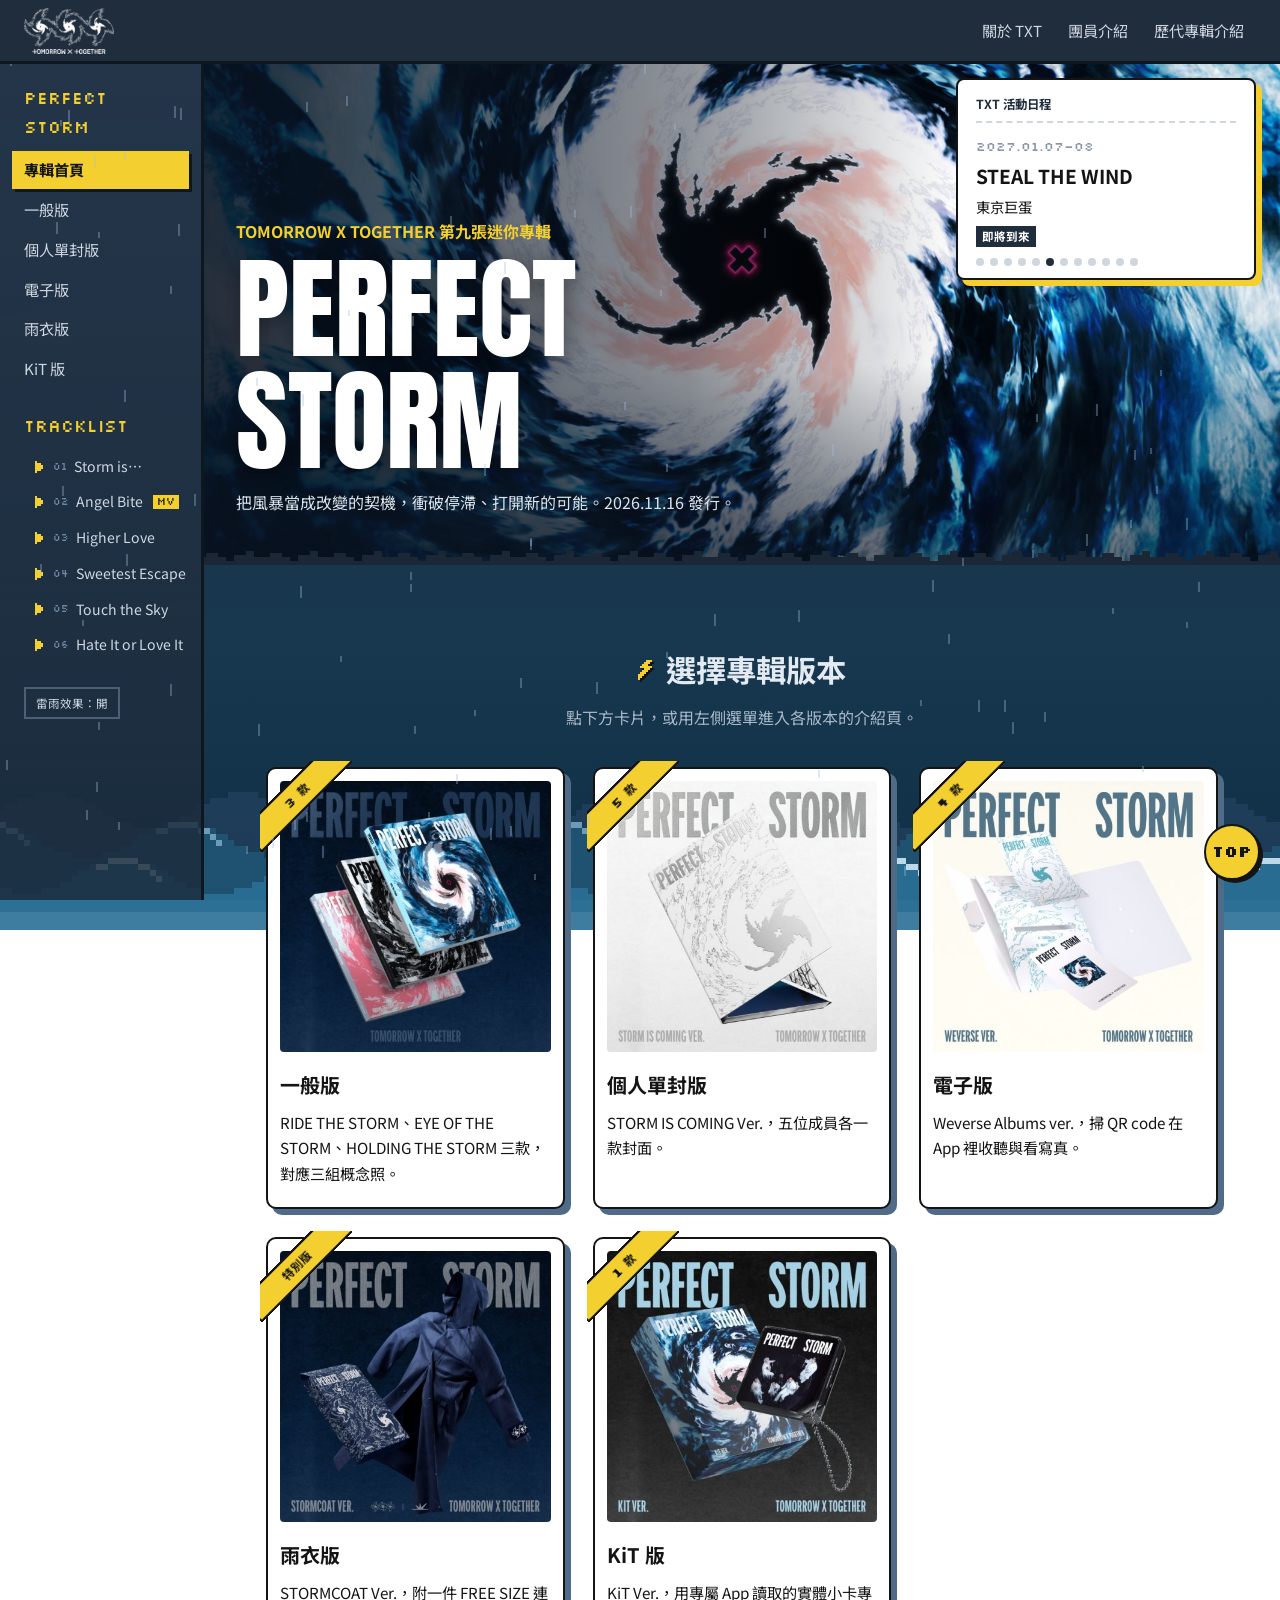
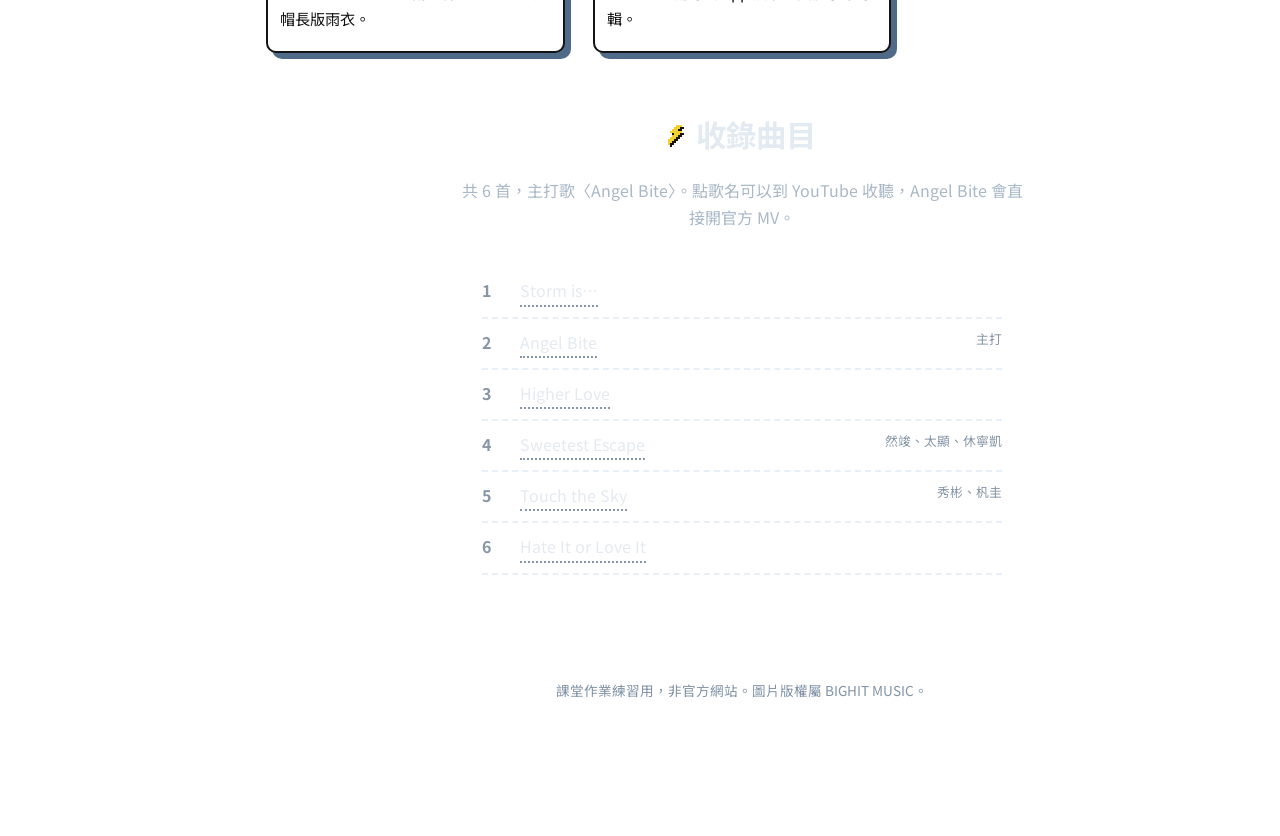
==== commit 0f0bb128: "Update pages and styles" ====
--- a/index.html
+++ b/index.html
@@ -15,6 +15,7 @@
     <div class="bar"><i></i></div>
   </div>
   <noscript><style>#loader{display:none}</style></noscript>
+  <div class="sea" aria-hidden="true"><div class="wave w1"></div><div class="wave w2"></div><div class="wave w3"></div></div>
   <nav class="top">
     <a class="logo" href="index.html"><img src="images/logo.png" alt="TOMORROW X TOGETHER"></a>
     <ul>
--- a/style.css
+++ b/style.css
@@ -14,7 +14,7 @@
   --ink:#141414;      /* 文字與卡片框線 */
   --bolt:#f3cf2f;     /* 閃電黃，給緞帶與重點 */
   --paper:#ffffff;
-  --storm-bg:radial-gradient(120% 60% at 70% 0%,#33475d 0%,rgba(51,71,93,0) 60%),linear-gradient(180deg,#1b2735 0%,#141d28 100%);
+  --storm-bg:radial-gradient(90% 50% at 75% 0%,rgba(92,120,150,.45) 0%,rgba(92,120,150,0) 60%),radial-gradient(70% 40% at 10% 30%,rgba(120,80,140,.18) 0%,rgba(120,80,140,0) 70%),linear-gradient(180deg,#1a2431 0%,#1c2e42 35%,#17384f 70%,#0f2f46 100%);
   --cloud:#4f6b88;    /* 卡片陰影：暴風雲藍 */
   --text-light:#e3eaf1;
 }
@@ -401,6 +401,19 @@
 body.strike .content{animation:strike-shake .3s steps(4)}
 @keyframes strike-shake{25%{transform:translate(2px,-1px)}50%{transform:translate(-2px,1px)}75%{transform:translate(1px,1px)}}
 
+/* ---- 背景像素海浪（固定在畫面底部，內容在上面） ---- */
+.layout{position:relative;z-index:1}
+.content{padding-bottom:110px}
+.side{background:linear-gradient(180deg,rgba(36,54,74,.97),rgba(27,42,58,.82))}
+.sea{position:fixed;left:0;right:0;bottom:0;height:150px;z-index:0;pointer-events:none}
+.sea .wave{position:absolute;left:0;right:0;bottom:0;height:144px;background-repeat:repeat-x;background-size:192px 144px;background-position:0 100%}
+.sea .w1{background-image:url("data:image/svg+xml,%3Csvg xmlns='http://www.w3.org/2000/svg' viewBox='0 0 32 24' shape-rendering='crispEdges'%3E%3Cpath fill='%2324425e' d='M0 9h1v15h-1zM1 8h1v16h-1zM2 8h1v16h-1zM3 7h1v17h-1zM4 7h1v17h-1zM5 7h1v17h-1zM6 6h1v18h-1zM7 6h1v18h-1zM8 6h1v18h-1zM9 6h1v18h-1zM10 6h1v18h-1zM11 7h1v17h-1zM12 7h1v17h-1zM13 7h1v17h-1zM14 8h1v16h-1zM15 8h1v16h-1zM16 9h1v15h-1zM17 10h1v14h-1zM18 10h1v14h-1zM19 11h1v13h-1zM20 11h1v13h-1zM21 11h1v13h-1zM22 12h1v12h-1zM23 12h1v12h-1zM24 12h1v12h-1zM25 12h1v12h-1zM26 12h1v12h-1zM27 11h1v13h-1zM28 11h1v13h-1zM29 11h1v13h-1zM30 10h1v14h-1zM31 10h1v14h-1z'/%3E%3C/svg%3E");opacity:.7;animation:wave-move 26s steps(32) infinite,wave-bob 4s steps(2) infinite}
+.sea .w2{background-image:url("data:image/svg+xml,%3Csvg xmlns='http://www.w3.org/2000/svg' viewBox='0 0 32 24' shape-rendering='crispEdges'%3E%3Cpath fill='%231f5677' d='M0 9h1v15h-1zM1 10h1v14h-1zM2 10h1v14h-1zM3 10h1v14h-1zM4 11h1v13h-1zM5 11h1v13h-1zM6 12h1v12h-1zM7 13h1v11h-1zM8 13h1v11h-1zM9 14h1v10h-1zM10 14h1v10h-1zM11 14h1v10h-1zM12 15h1v9h-1zM13 15h1v9h-1zM14 15h1v9h-1zM15 15h1v9h-1zM16 15h1v9h-1zM17 14h1v10h-1zM18 14h1v10h-1zM19 14h1v10h-1zM20 13h1v11h-1zM21 13h1v11h-1zM22 12h1v12h-1zM23 11h1v13h-1zM24 11h1v13h-1zM25 10h1v14h-1zM26 10h1v14h-1zM27 10h1v14h-1zM28 9h1v15h-1zM29 9h1v15h-1zM30 9h1v15h-1zM31 9h1v15h-1z'/%3E%3Cpath fill='%237fb2cf' d='M0 9h1v1h-1zM1 10h1v1h-1zM2 10h1v1h-1zM3 11h1v1h-1zM4 12h1v1h-1zM26 10h1v1h-1zM27 10h1v1h-1zM28 9h1v1h-1zM29 9h1v1h-1zM30 9h1v1h-1zM31 9h1v1h-1z'/%3E%3C/svg%3E");opacity:.8;bottom:-12px;animation:wave-move 16s steps(32) infinite reverse,wave-bob 3s steps(2) infinite .5s}
+.sea .w3{background-image:url("data:image/svg+xml,%3Csvg xmlns='http://www.w3.org/2000/svg' viewBox='0 0 32 24' shape-rendering='crispEdges'%3E%3Cpath fill='%232a6f96' d='M0 17h1v7h-1zM1 17h1v7h-1zM2 18h1v6h-1zM3 18h1v6h-1zM4 18h1v6h-1zM5 18h1v6h-1zM6 18h1v6h-1zM7 17h1v7h-1zM8 17h1v7h-1zM9 17h1v7h-1zM10 16h1v8h-1zM11 16h1v8h-1zM12 15h1v9h-1zM13 14h1v10h-1zM14 14h1v10h-1zM15 13h1v11h-1zM16 13h1v11h-1zM17 13h1v11h-1zM18 12h1v12h-1zM19 12h1v12h-1zM20 12h1v12h-1zM21 12h1v12h-1zM22 12h1v12h-1zM23 13h1v11h-1zM24 13h1v11h-1zM25 13h1v11h-1zM26 14h1v10h-1zM27 14h1v10h-1zM28 15h1v9h-1zM29 16h1v8h-1zM30 16h1v8h-1zM31 17h1v7h-1z'/%3E%3Cpath fill='%23cfe8f5' d='M16 13h1v1h-1zM17 13h1v1h-1zM18 12h1v1h-1zM19 12h1v1h-1zM20 12h1v1h-1zM21 12h1v1h-1zM22 12h1v1h-1zM23 13h1v1h-1zM24 13h1v1h-1zM25 14h1v1h-1zM26 15h1v1h-1z'/%3E%3C/svg%3E");opacity:.9;bottom:-30px;animation:wave-move 10s steps(32) infinite,wave-bob 2.4s steps(2) infinite 1s}
+@keyframes wave-move{to{background-position:-192px 100%}}
+@keyframes wave-bob{50%{transform:translateY(6px)}}
+@media (max-width:640px){.sea{height:100px}.sea .wave{height:96px;background-size:128px 96px}@keyframes wave-move{to{background-position:-128px 100%}}}
+
 /* 雷雨畫布：蓋在內容上但不擋點擊 */
 #weather{position:fixed;inset:0;width:100%;height:100%;pointer-events:none;z-index:30}
 
